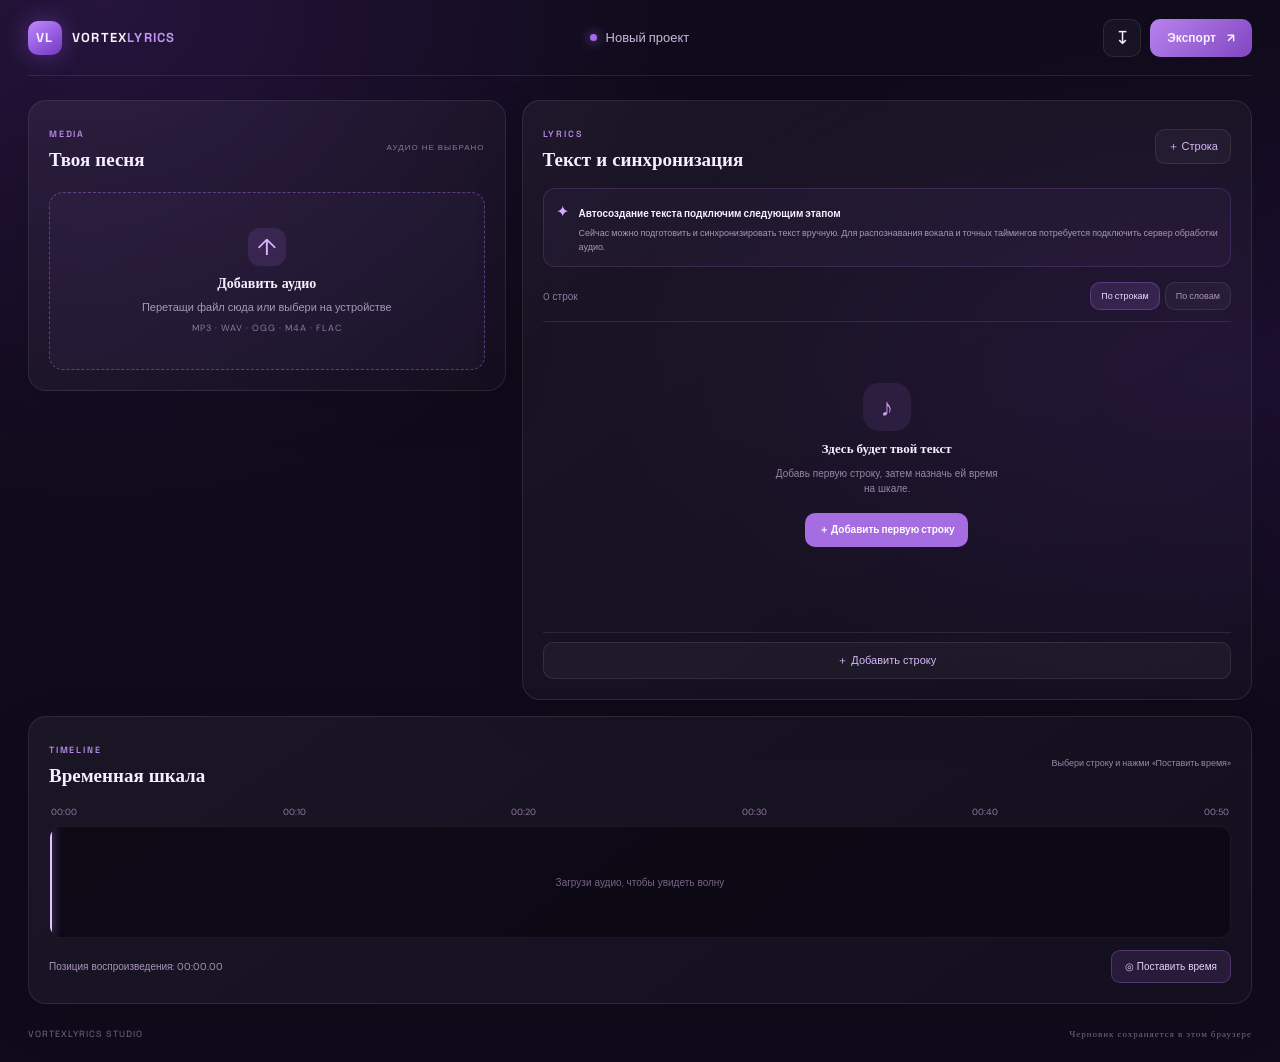
==== editor.html @ 35d60214 "Add files via upload" ====
<!doctype html>
<html lang="ru">
<head>
<meta charset="utf-8"><meta name="viewport" content="width=device-width,initial-scale=1,viewport-fit=cover">
<meta name="theme-color" content="#100b1b"><meta name="description" content="VortexLyrics Studio — редактор синхронизации текстов.">
<title>VortexLyrics Studio</title>
<link rel="preconnect" href="https://fonts.googleapis.com"><link rel="preconnect" href="https://fonts.gstatic.com" crossorigin>
<link href="https://fonts.googleapis.com/css2?family=DM+Sans:wght@400;500;600;700&family=Space+Grotesk:wght@400;500;600;700&display=swap" rel="stylesheet">
<link rel="stylesheet" href="editor.css">
</head>
<body>
<div class="app-shell">
  <header class="topbar">
    <a class="brand" href="index.html"><span class="mark">VL</span><span>VORTEX<span class="muted">LYRICS</span></span></a>
    <div class="project-name"><span class="status-dot"></span><span id="projectTitle">Новый проект</span></div>
    <div class="top-actions"><button class="icon-btn" id="saveDraft" title="Сохранить черновик" aria-label="Сохранить черновик">↧</button><button class="export-btn" id="exportBtn">Экспорт <span>↗</span></button></div>
  </header>

  <main class="workspace">
    <section class="media-panel panel">
      <div class="panel-heading"><div><span class="eyebrow">MEDIA</span><h1>Твоя песня</h1></div><span class="file-type" id="fileType">АУДИО НЕ ВЫБРАНО</span></div>
      <label class="dropzone" id="dropzone" for="audioInput">
        <input id="audioInput" type="file" accept="audio/*,.mp3,.wav,.ogg,.m4a,.flac">
        <span class="upload-icon">↑</span><strong>Добавить аудио</strong><span>Перетащи файл сюда или выбери на устройстве</span><small>MP3 · WAV · OGG · M4A · FLAC</small>
      </label>
      <div class="track-info hidden" id="trackInfo"><div class="cover-art">♫</div><div class="track-meta"><strong id="trackName">Название трека</strong><span id="trackDuration">00:00</span></div><button class="replace-btn" id="replaceAudio">Заменить</button></div>
      <div class="player hidden" id="player">
        <div class="player-line"><span id="currentTime">00:00</span><input id="seekBar" type="range" min="0" max="1000" value="0"><span id="totalTime">00:00</span></div>
        <div class="player-controls"><button class="speed-btn" id="speedBtn">1×</button><button class="skip-btn" id="backBtn">↶ 5</button><button class="play-btn" id="playBtn" aria-label="Воспроизвести">▶</button><button class="skip-btn" id="forwardBtn">5 ↷</button><button class="volume-btn" id="muteBtn">◖))</button></div>
      </div>
      <audio id="audio" preload="metadata"></audio>
    </section>

    <section class="lyrics-panel panel">
      <div class="panel-heading lyrics-heading"><div><span class="eyebrow">LYRICS</span><h2>Текст и синхронизация</h2></div><button class="add-line" id="addLine">＋ <span>Строка</span></button></div>
      <div class="notice" id="recognitionNotice"><span>✦</span><div><strong>Автосоздание текста подключим следующим этапом</strong><p>Сейчас можно подготовить и синхронизировать текст вручную. Для распознавания вокала и точных таймингов потребуется подключить сервер обработки аудио.</p></div></div>
      <div class="lyrics-tools"><span id="lineCount">0 строк</span><div><button class="tool-btn active" id="lineMode">По строкам</button><button class="tool-btn" id="wordMode">По словам</button></div></div>
      <div class="empty-lyrics" id="emptyLyrics"><div class="empty-symbol">♪</div><strong>Здесь будет твой текст</strong><span>Добавь первую строку, затем назначь ей время на шкале.</span><button class="primary-btn" id="firstLine">＋ Добавить первую строку</button></div>
      <div class="lyrics-list" id="lyricsList"></div>
      <div class="add-bottom"><button class="add-line wide" id="addLineBottom">＋ Добавить строку</button></div>
    </section>

    <section class="timeline-panel panel">
      <div class="timeline-head"><div><span class="eyebrow">TIMELINE</span><h2>Временная шкала</h2></div><span class="timeline-hint">Выбери строку и нажми «Поставить время»</span></div>
      <div class="timeline-ruler" id="timelineRuler"><span>00:00</span><span>00:10</span><span>00:20</span><span>00:30</span><span>00:40</span><span>00:50</span></div>
      <div class="wave-wrap" id="waveWrap"><canvas id="waveCanvas" height="92"></canvas><div class="playhead" id="playhead"></div><div class="wave-empty" id="waveEmpty">Загрузи аудио, чтобы увидеть волну</div></div>
      <div class="timeline-footer"><span id="selectedTime">Выбрана позиция: 00:00.00</span><button class="set-time-btn" id="setTimeBtn">◎ Поставить время</button></div>
    </section>
  </main>
  <footer class="bottom-note"><span>VORTEXLYRICS STUDIO</span><span>Черновик сохраняется в этом браузере</span></footer>
</div>
<div class="toast" id="toast" role="status"></div>
<script src="editor.js"></script>
</body></html>
---- editor.css ----
:root{color-scheme:dark;--bg:#100b1b;--panel:#1a1227;--panel2:#21162f;--line:#ffffff17;--text:#f5efff;--muted:#a997bc;--purple:#a66ce2;--purple2:#c39af0}*{box-sizing:border-box}body{margin:0;background:radial-gradient(ellipse at 8% 0%,#45216c66,transparent 34%),radial-gradient(ellipse at 95% 35%,#35185b55,transparent 35%),var(--bg);color:var(--text);font-family:"DM Sans",sans-serif;min-height:100vh}button,input{font:inherit}button{color:inherit;cursor:pointer}.app-shell{max-width:1440px;margin:auto;padding:0 28px}.topbar{height:76px;display:flex;align-items:center;gap:25px;border-bottom:1px solid var(--line)}.brand{display:flex;align-items:center;gap:10px;text-decoration:none;color:var(--text);font:700 13px "Space Grotesk";letter-spacing:1.2px;white-space:nowrap}.mark{width:34px;height:34px;border-radius:10px;background:linear-gradient(145deg,#bd8aff,#7436c1);display:grid;place-items:center;box-shadow:0 0 24px #9b5be866}.muted{color:#bd94ef}.project-name{margin:auto;display:flex;align-items:center;gap:9px;color:#cbb9dc;font-size:13px}.status-dot{width:7px;height:7px;border-radius:50%;background:#a66ce2;box-shadow:0 0 12px #a66ce2}.top-actions{display:flex;gap:9px}.icon-btn,.export-btn,.replace-btn,.tool-btn,.add-line,.speed-btn,.skip-btn,.volume-btn{border:1px solid var(--line);background:#ffffff09;border-radius:10px}.icon-btn{width:38px;height:38px;font-size:18px}.export-btn{background:linear-gradient(135deg,#b783ed,#8246c2);border:0;padding:0 17px;font-weight:700;font-size:12px}.export-btn span{margin-left:8px}.workspace{display:grid;grid-template-columns:minmax(280px,.85fr) minmax(420px,1.3fr);gap:16px;padding:24px 0}.panel{background:linear-gradient(145deg,#ffffff0c,#ffffff05);border:1px solid var(--line);border-radius:18px;padding:20px;box-shadow:0 16px 50px #0002;min-width:0}.panel-heading,.timeline-head{display:flex;align-items:center;justify-content:space-between;gap:12px}.eyebrow{font:600 9px "Space Grotesk";letter-spacing:1.8px;color:#b98be7}.panel h1,.panel h2{font:600 19px "Space Grotesk";margin:5px 0 0}.file-type{font-size:8px;letter-spacing:1px;color:#887699}.dropzone{min-height:178px;margin-top:20px;border:1px dashed #a66ce277;border-radius:14px;background:#a66ce20b;display:flex;align-items:center;justify-content:center;flex-direction:column;gap:8px;text-align:center;padding:18px;cursor:pointer;transition:.2s}.dropzone.drag,.dropzone:hover{border-color:#c39af0;background:#a66ce21b}.dropzone input{display:none}.upload-icon{width:38px;height:38px;border-radius:12px;background:#a66ce226;color:#d7b7fa;display:grid;place-items:center;font-size:23px}.dropzone strong{font:600 14px "Space Grotesk"}.dropzone>span:not(.upload-icon){font-size:11px;color:var(--muted)}.dropzone small{font-size:9px;letter-spacing:1px;color:#8d7b9e}.track-info{display:flex;align-items:center;gap:12px;margin-top:18px}.cover-art{width:46px;height:46px;border-radius:12px;background:radial-gradient(circle,#bd8aff,#4b286e);display:grid;place-items:center;font-size:23px}.track-meta{display:flex;flex-direction:column;gap:5px;min-width:0;flex:1}.track-meta strong{font-size:12px;overflow:hidden;text-overflow:ellipsis;white-space:nowrap}.track-meta span{font-size:10px;color:var(--muted)}.replace-btn{padding:8px 10px;font-size:10px}.player{margin-top:18px;padding:14px;border-radius:13px;background:#08050d66}.player-line{display:flex;align-items:center;gap:10px;font-size:9px;color:#b8a7c9;font-variant-numeric:tabular-nums}.player-line input{flex:1;accent-color:#b783ed;height:3px}.player-controls{display:flex;align-items:center;justify-content:center;gap:13px;margin-top:13px}.play-btn{width:38px;height:38px;border:0;border-radius:50%;background:linear-gradient(145deg,#bd8aff,#8145c2);font-size:13px;padding-left:3px}.speed-btn,.skip-btn,.volume-btn{font-size:10px;padding:7px 9px;color:#c9b8d9}.hidden{display:none!important}.lyrics-panel{grid-row:span 2;display:flex;flex-direction:column;min-height:570px}.lyrics-heading{margin-bottom:16px}.add-line{padding:9px 12px;color:#d7b7fa;font-size:11px}.notice{display:flex;gap:10px;padding:12px;border:1px solid #a66ce233;background:#a66ce20c;border-radius:12px;margin-bottom:15px}.notice>span{color:#d5aaff;font-size:16px}.notice strong{font-size:10px}.notice p{font-size:9px;line-height:1.5;color:#a995ba;margin:5px 0 0}.lyrics-tools{display:flex;justify-content:space-between;align-items:center;color:#8f7ca1;font-size:10px;padding-bottom:11px;border-bottom:1px solid var(--line)}.lyrics-tools>div{display:flex;gap:5px}.tool-btn{font-size:9px;padding:7px 10px;color:#a995ba}.tool-btn.active{color:#eadbfa;background:#a66ce22b;border-color:#a66ce255}.empty-lyrics{flex:1;min-height:240px;display:flex;align-items:center;justify-content:center;flex-direction:column;gap:9px;text-align:center}.empty-symbol{width:48px;height:48px;border-radius:16px;background:#a66ce21c;display:grid;place-items:center;color:#c99af4;font-size:25px}.empty-lyrics strong{font:600 13px "Space Grotesk"}.empty-lyrics>span{font-size:10px;color:#9986aa;max-width:230px;line-height:1.5}.primary-btn{margin-top:8px;border:0;border-radius:10px;background:#a66ce2;color:white;padding:10px 14px;font-size:10px;font-weight:700}.lyrics-list{display:flex;flex-direction:column;gap:8px;max-height:390px;overflow:auto;padding:12px 2px}.lyric-row{display:grid;grid-template-columns:64px 1fr 32px;gap:9px;align-items:center;padding:9px;border-radius:11px;background:#ffffff08;border:1px solid transparent}.lyric-row.selected{background:#a66ce21b;border-color:#a66ce277}.time-input{width:100%;min-width:0;border:1px solid #ffffff18;border-radius:7px;background:#08050d88;color:#d9c3f1;padding:8px 5px;font-size:10px;text-align:center}.line-text{width:100%;min-width:0;border:0;outline:0;background:transparent;color:#f1e8fb;font-size:12px;padding:7px 2px}.row-actions{border:0;background:transparent;color:#9d88b0;font-size:17px}.word-chips{grid-column:2/4;display:flex;flex-wrap:wrap;gap:5px}.word-chip{border:1px solid #a66ce244;background:#a66ce214;color:#e2cdf7;border-radius:7px;padding:5px 7px;font-size:10px}.word-chip.active{background:#a66ce255;border-color:#d3a9ff}.add-bottom{padding-top:9px;border-top:1px solid var(--line)}.wide{width:100%;padding:10px}.timeline-panel{grid-column:1/-1}.timeline-head{margin-bottom:18px}.timeline-hint{font-size:9px;color:#9986aa}.timeline-ruler{display:flex;justify-content:space-between;color:#8d7a9e;font-size:9px;padding:0 2px 8px}.wave-wrap{height:112px;border-radius:12px;background:#090610a8;position:relative;overflow:hidden;border:1px solid #ffffff10}#waveCanvas{width:100%;height:100%;display:block}.wave-empty{position:absolute;inset:0;display:grid;place-items:center;color:#776587;font-size:10px;pointer-events:none}.playhead{position:absolute;top:0;bottom:0;left:0;width:2px;background:#e1c2ff;box-shadow:0 0 10px #bd8aff;pointer-events:none}.timeline-footer{display:flex;justify-content:space-between;align-items:center;gap:10px;margin-top:12px;font-size:10px;color:#a995ba}.set-time-btn{border:1px solid #a66ce255;background:#a66ce222;color:#e5d2fa;border-radius:9px;padding:9px 13px;font-size:10px}.bottom-note{display:flex;justify-content:space-between;color:#78678b;font:9px "Space Grotesk";letter-spacing:1px;padding:0 0 22px}.toast{position:fixed;left:50%;bottom:24px;transform:translate(-50%,20px);opacity:0;pointer-events:none;background:#2b1c3d;border:1px solid #a66ce266;border-radius:12px;padding:11px 15px;color:#f1e6fc;font-size:11px;transition:.2s;z-index:5;max-width:calc(100% - 30px);text-align:center}.toast.show{opacity:1;transform:translate(-50%,0)}
@media(max-width:760px){.app-shell{padding:0 12px}.topbar{height:62px;gap:10px}.brand{font-size:10px;gap:7px}.mark{width:30px;height:30px}.project-name{font-size:10px;max-width:90px;overflow:hidden;white-space:nowrap;text-overflow:ellipsis}.icon-btn{width:34px;height:34px}.export-btn{padding:0 12px;height:34px;font-size:10px}.workspace{display:flex;flex-direction:column;gap:11px;padding:13px 0}.panel{padding:15px;border-radius:15px}.panel h1,.panel h2{font-size:16px}.dropzone{min-height:145px;margin-top:14px}.dropzone>span:not(.upload-icon){font-size:10px}.lyrics-panel{order:2;min-height:430px}.media-panel{order:1}.timeline-panel{order:3}.notice{padding:10px}.notice strong{font-size:9px}.notice p{font-size:9px}.lyrics-list{max-height:none}.lyric-row{grid-template-columns:58px minmax(0,1fr) 28px;gap:7px;padding:7px}.line-text{font-size:13px}.time-input{font-size:10px;padding:8px 2px}.timeline-panel{padding:14px}.timeline-head{align-items:flex-start;flex-direction:column;gap:6px}.timeline-hint{font-size:9px}.wave-wrap{height:92px}.timeline-ruler{font-size:8px}.timeline-footer{font-size:9px;align-items:flex-start;flex-direction:column}.set-time-btn{width:100%;padding:12px}.bottom-note{font-size:8px;gap:8px;flex-wrap:wrap;padding:0 3px 18px}.word-chips{grid-column:1/-1;padding-left:2px}.word-chip{padding:7px 9px}.player-controls{gap:10px}.skip-btn,.volume-btn,.speed-btn{padding:8px}.track-meta strong{max-width:170px}}
@media(min-width:761px){.media-panel{align-self:start}.lyrics-panel{min-height:600px}.timeline-panel{margin-top:0}}
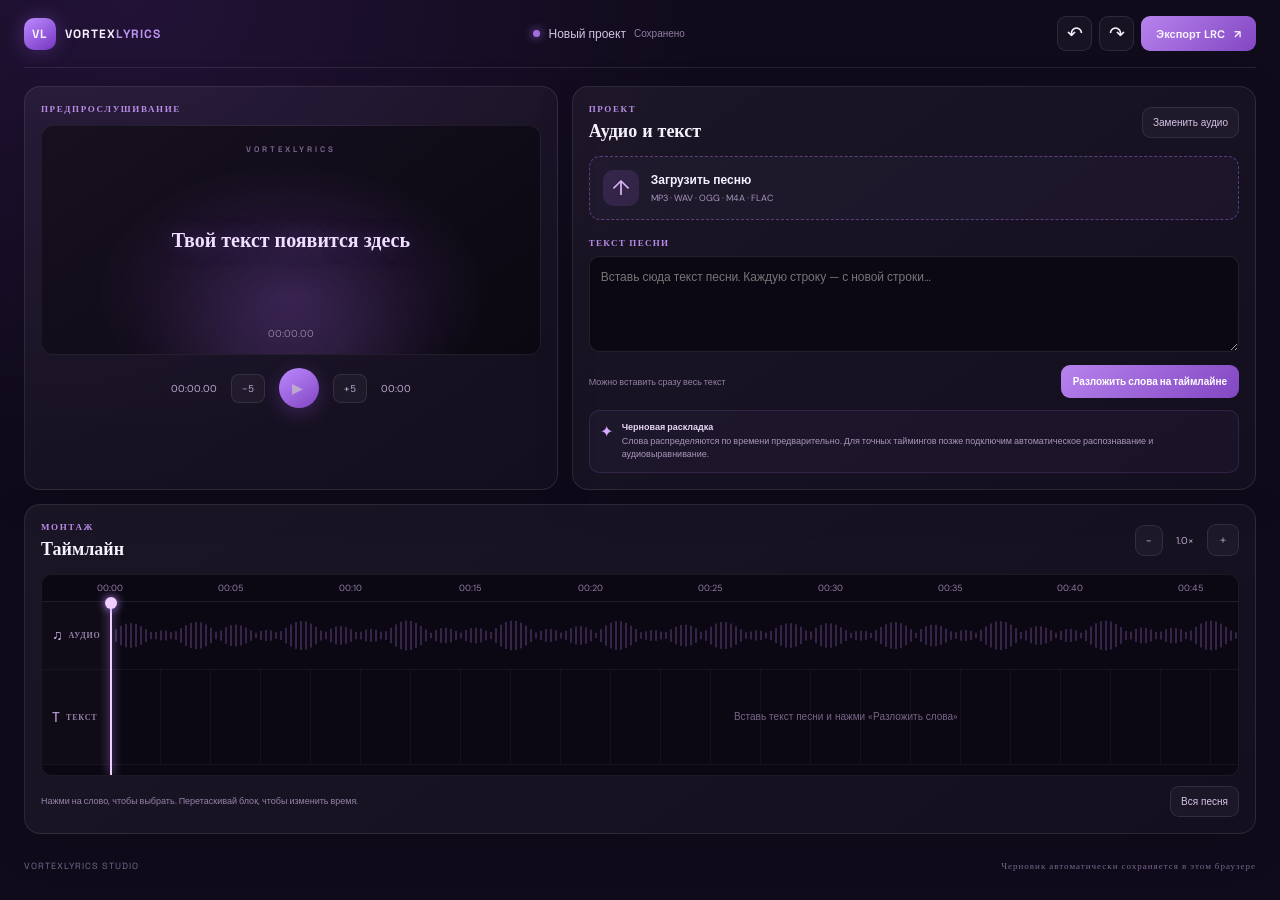
==== commit ac9764cb: "Add files via upload" ====
--- a/editor.html
+++ b/editor.html
@@ -2,7 +2,7 @@
 <html lang="ru">
 <head>
 <meta charset="utf-8"><meta name="viewport" content="width=device-width,initial-scale=1,viewport-fit=cover">
-<meta name="theme-color" content="#100b1b"><meta name="description" content="VortexLyrics Studio — редактор синхронизации текстов.">
+<meta name="theme-color" content="#100b1b"><meta name="description" content="VortexLyrics Studio — пословный редактор синхронизации LRC.">
 <title>VortexLyrics Studio</title>
 <link rel="preconnect" href="https://fonts.googleapis.com"><link rel="preconnect" href="https://fonts.gstatic.com" crossorigin>
 <link href="https://fonts.googleapis.com/css2?family=DM+Sans:wght@400;500;600;700&family=Space+Grotesk:wght@400;500;600;700&display=swap" rel="stylesheet">
@@ -10,45 +10,42 @@
 </head>
 <body>
 <div class="app-shell">
-  <header class="topbar">
-    <a class="brand" href="index.html"><span class="mark">VL</span><span>VORTEX<span class="muted">LYRICS</span></span></a>
-    <div class="project-name"><span class="status-dot"></span><span id="projectTitle">Новый проект</span></div>
-    <div class="top-actions"><button class="icon-btn" id="saveDraft" title="Сохранить черновик" aria-label="Сохранить черновик">↧</button><button class="export-btn" id="exportBtn">Экспорт <span>↗</span></button></div>
-  </header>
+<header class="topbar">
+  <a class="brand" href="index.html"><span class="mark">VL</span><span>VORTEX<span class="muted">LYRICS</span></span></a>
+  <div class="project-name"><i class="status-dot"></i><span id="projectTitle">Новый проект</span><small id="saveState">Не сохранено</small></div>
+  <div class="top-actions"><button class="icon-btn" id="undoBtn" aria-label="Отменить" title="Отменить">↶</button><button class="icon-btn" id="redoBtn" aria-label="Повторить" title="Повторить">↷</button><button class="export-btn" id="exportBtn">Экспорт LRC <span>↗</span></button></div>
+</header>
+<main class="studio">
+  <section class="preview panel">
+    <div class="section-kicker">ПРЕДПРОСЛУШИВАНИЕ</div>
+    <div class="preview-screen"><div class="preview-glow"></div><span class="preview-label">VORTEXLYRICS</span><div class="preview-lyrics"><span id="previewPrevious"></span><strong id="previewCurrent">Твой текст появится здесь</strong><span id="previewNext"></span></div><span class="preview-time" id="previewTime">00:00.00</span></div>
+    <div class="transport"><span id="currentTime">00:00.00</span><button class="transport-btn" id="backBtn" title="Назад на 5 секунд">−5</button><button class="play-btn" id="playBtn" aria-label="Воспроизвести">▶</button><button class="transport-btn" id="forwardBtn" title="Вперёд на 5 секунд">+5</button><span id="totalTime">00:00</span></div>
+  </section>
 
-  <main class="workspace">
-    <section class="media-panel panel">
-      <div class="panel-heading"><div><span class="eyebrow">MEDIA</span><h1>Твоя песня</h1></div><span class="file-type" id="fileType">АУДИО НЕ ВЫБРАНО</span></div>
-      <label class="dropzone" id="dropzone" for="audioInput">
-        <input id="audioInput" type="file" accept="audio/*,.mp3,.wav,.ogg,.m4a,.flac">
-        <span class="upload-icon">↑</span><strong>Добавить аудио</strong><span>Перетащи файл сюда или выбери на устройстве</span><small>MP3 · WAV · OGG · M4A · FLAC</small>
-      </label>
-      <div class="track-info hidden" id="trackInfo"><div class="cover-art">♫</div><div class="track-meta"><strong id="trackName">Название трека</strong><span id="trackDuration">00:00</span></div><button class="replace-btn" id="replaceAudio">Заменить</button></div>
-      <div class="player hidden" id="player">
-        <div class="player-line"><span id="currentTime">00:00</span><input id="seekBar" type="range" min="0" max="1000" value="0"><span id="totalTime">00:00</span></div>
-        <div class="player-controls"><button class="speed-btn" id="speedBtn">1×</button><button class="skip-btn" id="backBtn">↶ 5</button><button class="play-btn" id="playBtn" aria-label="Воспроизвести">▶</button><button class="skip-btn" id="forwardBtn">5 ↷</button><button class="volume-btn" id="muteBtn">◖))</button></div>
-      </div>
-      <audio id="audio" preload="metadata"></audio>
-    </section>
+  <section class="media panel">
+    <div class="section-title"><div><div class="section-kicker">ПРОЕКТ</div><h1>Аудио и текст</h1></div><button class="subtle-btn" id="replaceAudio">Заменить аудио</button></div>
+    <label class="upload" id="dropzone" for="audioInput"><input id="audioInput" type="file" accept="audio/*,.mp3,.wav,.ogg,.m4a,.flac"><span class="upload-icon">↑</span><span><b>Загрузить песню</b><small>MP3 · WAV · OGG · M4A · FLAC</small></span></label>
+    <div class="track-meta hidden" id="trackInfo"><div class="cover">♫</div><div class="track-copy"><b id="trackName">Трек</b><small id="trackDuration">00:00</small></div></div>
+    <audio id="audio" preload="metadata"></audio>
+    <div class="text-entry"><label for="lyricsInput">ТЕКСТ ПЕСНИ</label><textarea id="lyricsInput" rows="4" placeholder="Вставь сюда текст песни. Каждую строку — с новой строки…"></textarea><div class="text-actions"><span>Можно вставить сразу весь текст</span><button class="primary-btn" id="buildTimeline">Разложить слова на таймлайне</button></div></div>
+    <div class="notice"><span>✦</span><p><b>Черновая раскладка</b><br>Слова распределяются по времени предварительно. Для точных таймингов позже подключим автоматическое распознавание и аудиовыравнивание.</p></div>
+  </section>
 
-    <section class="lyrics-panel panel">
-      <div class="panel-heading lyrics-heading"><div><span class="eyebrow">LYRICS</span><h2>Текст и синхронизация</h2></div><button class="add-line" id="addLine">＋ <span>Строка</span></button></div>
-      <div class="notice" id="recognitionNotice"><span>✦</span><div><strong>Автосоздание текста подключим следующим этапом</strong><p>Сейчас можно подготовить и синхронизировать текст вручную. Для распознавания вокала и точных таймингов потребуется подключить сервер обработки аудио.</p></div></div>
-      <div class="lyrics-tools"><span id="lineCount">0 строк</span><div><button class="tool-btn active" id="lineMode">По строкам</button><button class="tool-btn" id="wordMode">По словам</button></div></div>
-      <div class="empty-lyrics" id="emptyLyrics"><div class="empty-symbol">♪</div><strong>Здесь будет твой текст</strong><span>Добавь первую строку, затем назначь ей время на шкале.</span><button class="primary-btn" id="firstLine">＋ Добавить первую строку</button></div>
-      <div class="lyrics-list" id="lyricsList"></div>
-      <div class="add-bottom"><button class="add-line wide" id="addLineBottom">＋ Добавить строку</button></div>
-    </section>
-
-    <section class="timeline-panel panel">
-      <div class="timeline-head"><div><span class="eyebrow">TIMELINE</span><h2>Временная шкала</h2></div><span class="timeline-hint">Выбери строку и нажми «Поставить время»</span></div>
-      <div class="timeline-ruler" id="timelineRuler"><span>00:00</span><span>00:10</span><span>00:20</span><span>00:30</span><span>00:40</span><span>00:50</span></div>
-      <div class="wave-wrap" id="waveWrap"><canvas id="waveCanvas" height="92"></canvas><div class="playhead" id="playhead"></div><div class="wave-empty" id="waveEmpty">Загрузи аудио, чтобы увидеть волну</div></div>
-      <div class="timeline-footer"><span id="selectedTime">Выбрана позиция: 00:00.00</span><button class="set-time-btn" id="setTimeBtn">◎ Поставить время</button></div>
-    </section>
-  </main>
-  <footer class="bottom-note"><span>VORTEXLYRICS STUDIO</span><span>Черновик сохраняется в этом браузере</span></footer>
+  <section class="timeline panel">
+    <div class="timeline-top"><div><div class="section-kicker">МОНТАЖ</div><h2>Таймлайн</h2></div><div class="timeline-actions"><button class="subtle-btn" id="zoomOut">−</button><span id="zoomLabel">1.0×</span><button class="subtle-btn" id="zoomIn">＋</button></div></div>
+    <div class="timeline-scroll" id="timelineScroll"><div class="timeline-inner" id="timelineInner">
+      <div class="ruler" id="ruler"></div>
+      <div class="track-row audio-track"><div class="track-label">♫ <span>АУДИО</span></div><div class="track-content" id="audioTrack"><canvas id="waveCanvas"></canvas></div></div>
+      <div class="track-row words-track"><div class="track-label">T <span>ТЕКСТ</span></div><div class="track-content word-track-content" id="wordTrack"><div class="empty-track">Сначала добавь текст песни</div></div></div>
+      <div class="timeline-cursor" id="timelineCursor"><div></div></div>
+    </div></div>
+    <div class="timeline-bottom"><span>Нажми на слово, чтобы выбрать. Перетаскивай блок, чтобы изменить время.</span><button class="subtle-btn" id="fitTimeline">Вся песня</button></div>
+    <div class="selected-word hidden" id="selectedWordPanel"><div class="selected-word-head"><b>Выбранное слово</b><button id="deleteWord" class="delete-btn">Удалить</button></div><input id="selectedWordText" type="text" aria-label="Текст слова"><div class="time-fields"><label>Начало <input id="wordStart" type="number" min="0" step="0.01"></label><label>Длительность <input id="wordDuration" type="number" min="0.05" step="0.01"></label></div></div>
+  </section>
+</main>
+<footer class="footer"><span>VORTEXLYRICS STUDIO</span><span>Черновик автоматически сохраняется в этом браузере</span></footer>
 </div>
+<div class="mobile-tools"><button id="mobilePlay">▶<small>Пуск</small></button><button id="mobileText">T<small>Текст</small></button><button id="mobileFit">↔<small>Вся песня</small></button><button id="mobileExport">⇧<small>Экспорт</small></button></div>
 <div class="toast" id="toast" role="status"></div>
 <script src="editor.js"></script>
 </body></html>
--- a/editor.css
+++ b/editor.css
@@ -1,3 +1,3 @@
-:root{color-scheme:dark;--bg:#100b1b;--panel:#1a1227;--panel2:#21162f;--line:#ffffff17;--text:#f5efff;--muted:#a997bc;--purple:#a66ce2;--purple2:#c39af0}*{box-sizing:border-box}body{margin:0;background:radial-gradient(ellipse at 8% 0%,#45216c66,transparent 34%),radial-gradient(ellipse at 95% 35%,#35185b55,transparent 35%),var(--bg);color:var(--text);font-family:"DM Sans",sans-serif;min-height:100vh}button,input{font:inherit}button{color:inherit;cursor:pointer}.app-shell{max-width:1440px;margin:auto;padding:0 28px}.topbar{height:76px;display:flex;align-items:center;gap:25px;border-bottom:1px solid var(--line)}.brand{display:flex;align-items:center;gap:10px;text-decoration:none;color:var(--text);font:700 13px "Space Grotesk";letter-spacing:1.2px;white-space:nowrap}.mark{width:34px;height:34px;border-radius:10px;background:linear-gradient(145deg,#bd8aff,#7436c1);display:grid;place-items:center;box-shadow:0 0 24px #9b5be866}.muted{color:#bd94ef}.project-name{margin:auto;display:flex;align-items:center;gap:9px;color:#cbb9dc;font-size:13px}.status-dot{width:7px;height:7px;border-radius:50%;background:#a66ce2;box-shadow:0 0 12px #a66ce2}.top-actions{display:flex;gap:9px}.icon-btn,.export-btn,.replace-btn,.tool-btn,.add-line,.speed-btn,.skip-btn,.volume-btn{border:1px solid var(--line);background:#ffffff09;border-radius:10px}.icon-btn{width:38px;height:38px;font-size:18px}.export-btn{background:linear-gradient(135deg,#b783ed,#8246c2);border:0;padding:0 17px;font-weight:700;font-size:12px}.export-btn span{margin-left:8px}.workspace{display:grid;grid-template-columns:minmax(280px,.85fr) minmax(420px,1.3fr);gap:16px;padding:24px 0}.panel{background:linear-gradient(145deg,#ffffff0c,#ffffff05);border:1px solid var(--line);border-radius:18px;padding:20px;box-shadow:0 16px 50px #0002;min-width:0}.panel-heading,.timeline-head{display:flex;align-items:center;justify-content:space-between;gap:12px}.eyebrow{font:600 9px "Space Grotesk";letter-spacing:1.8px;color:#b98be7}.panel h1,.panel h2{font:600 19px "Space Grotesk";margin:5px 0 0}.file-type{font-size:8px;letter-spacing:1px;color:#887699}.dropzone{min-height:178px;margin-top:20px;border:1px dashed #a66ce277;border-radius:14px;background:#a66ce20b;display:flex;align-items:center;justify-content:center;flex-direction:column;gap:8px;text-align:center;padding:18px;cursor:pointer;transition:.2s}.dropzone.drag,.dropzone:hover{border-color:#c39af0;background:#a66ce21b}.dropzone input{display:none}.upload-icon{width:38px;height:38px;border-radius:12px;background:#a66ce226;color:#d7b7fa;display:grid;place-items:center;font-size:23px}.dropzone strong{font:600 14px "Space Grotesk"}.dropzone>span:not(.upload-icon){font-size:11px;color:var(--muted)}.dropzone small{font-size:9px;letter-spacing:1px;color:#8d7b9e}.track-info{display:flex;align-items:center;gap:12px;margin-top:18px}.cover-art{width:46px;height:46px;border-radius:12px;background:radial-gradient(circle,#bd8aff,#4b286e);display:grid;place-items:center;font-size:23px}.track-meta{display:flex;flex-direction:column;gap:5px;min-width:0;flex:1}.track-meta strong{font-size:12px;overflow:hidden;text-overflow:ellipsis;white-space:nowrap}.track-meta span{font-size:10px;color:var(--muted)}.replace-btn{padding:8px 10px;font-size:10px}.player{margin-top:18px;padding:14px;border-radius:13px;background:#08050d66}.player-line{display:flex;align-items:center;gap:10px;font-size:9px;color:#b8a7c9;font-variant-numeric:tabular-nums}.player-line input{flex:1;accent-color:#b783ed;height:3px}.player-controls{display:flex;align-items:center;justify-content:center;gap:13px;margin-top:13px}.play-btn{width:38px;height:38px;border:0;border-radius:50%;background:linear-gradient(145deg,#bd8aff,#8145c2);font-size:13px;padding-left:3px}.speed-btn,.skip-btn,.volume-btn{font-size:10px;padding:7px 9px;color:#c9b8d9}.hidden{display:none!important}.lyrics-panel{grid-row:span 2;display:flex;flex-direction:column;min-height:570px}.lyrics-heading{margin-bottom:16px}.add-line{padding:9px 12px;color:#d7b7fa;font-size:11px}.notice{display:flex;gap:10px;padding:12px;border:1px solid #a66ce233;background:#a66ce20c;border-radius:12px;margin-bottom:15px}.notice>span{color:#d5aaff;font-size:16px}.notice strong{font-size:10px}.notice p{font-size:9px;line-height:1.5;color:#a995ba;margin:5px 0 0}.lyrics-tools{display:flex;justify-content:space-between;align-items:center;color:#8f7ca1;font-size:10px;padding-bottom:11px;border-bottom:1px solid var(--line)}.lyrics-tools>div{display:flex;gap:5px}.tool-btn{font-size:9px;padding:7px 10px;color:#a995ba}.tool-btn.active{color:#eadbfa;background:#a66ce22b;border-color:#a66ce255}.empty-lyrics{flex:1;min-height:240px;display:flex;align-items:center;justify-content:center;flex-direction:column;gap:9px;text-align:center}.empty-symbol{width:48px;height:48px;border-radius:16px;background:#a66ce21c;display:grid;place-items:center;color:#c99af4;font-size:25px}.empty-lyrics strong{font:600 13px "Space Grotesk"}.empty-lyrics>span{font-size:10px;color:#9986aa;max-width:230px;line-height:1.5}.primary-btn{margin-top:8px;border:0;border-radius:10px;background:#a66ce2;color:white;padding:10px 14px;font-size:10px;font-weight:700}.lyrics-list{display:flex;flex-direction:column;gap:8px;max-height:390px;overflow:auto;padding:12px 2px}.lyric-row{display:grid;grid-template-columns:64px 1fr 32px;gap:9px;align-items:center;padding:9px;border-radius:11px;background:#ffffff08;border:1px solid transparent}.lyric-row.selected{background:#a66ce21b;border-color:#a66ce277}.time-input{width:100%;min-width:0;border:1px solid #ffffff18;border-radius:7px;background:#08050d88;color:#d9c3f1;padding:8px 5px;font-size:10px;text-align:center}.line-text{width:100%;min-width:0;border:0;outline:0;background:transparent;color:#f1e8fb;font-size:12px;padding:7px 2px}.row-actions{border:0;background:transparent;color:#9d88b0;font-size:17px}.word-chips{grid-column:2/4;display:flex;flex-wrap:wrap;gap:5px}.word-chip{border:1px solid #a66ce244;background:#a66ce214;color:#e2cdf7;border-radius:7px;padding:5px 7px;font-size:10px}.word-chip.active{background:#a66ce255;border-color:#d3a9ff}.add-bottom{padding-top:9px;border-top:1px solid var(--line)}.wide{width:100%;padding:10px}.timeline-panel{grid-column:1/-1}.timeline-head{margin-bottom:18px}.timeline-hint{font-size:9px;color:#9986aa}.timeline-ruler{display:flex;justify-content:space-between;color:#8d7a9e;font-size:9px;padding:0 2px 8px}.wave-wrap{height:112px;border-radius:12px;background:#090610a8;position:relative;overflow:hidden;border:1px solid #ffffff10}#waveCanvas{width:100%;height:100%;display:block}.wave-empty{position:absolute;inset:0;display:grid;place-items:center;color:#776587;font-size:10px;pointer-events:none}.playhead{position:absolute;top:0;bottom:0;left:0;width:2px;background:#e1c2ff;box-shadow:0 0 10px #bd8aff;pointer-events:none}.timeline-footer{display:flex;justify-content:space-between;align-items:center;gap:10px;margin-top:12px;font-size:10px;color:#a995ba}.set-time-btn{border:1px solid #a66ce255;background:#a66ce222;color:#e5d2fa;border-radius:9px;padding:9px 13px;font-size:10px}.bottom-note{display:flex;justify-content:space-between;color:#78678b;font:9px "Space Grotesk";letter-spacing:1px;padding:0 0 22px}.toast{position:fixed;left:50%;bottom:24px;transform:translate(-50%,20px);opacity:0;pointer-events:none;background:#2b1c3d;border:1px solid #a66ce266;border-radius:12px;padding:11px 15px;color:#f1e6fc;font-size:11px;transition:.2s;z-index:5;max-width:calc(100% - 30px);text-align:center}.toast.show{opacity:1;transform:translate(-50%,0)}
-@media(max-width:760px){.app-shell{padding:0 12px}.topbar{height:62px;gap:10px}.brand{font-size:10px;gap:7px}.mark{width:30px;height:30px}.project-name{font-size:10px;max-width:90px;overflow:hidden;white-space:nowrap;text-overflow:ellipsis}.icon-btn{width:34px;height:34px}.export-btn{padding:0 12px;height:34px;font-size:10px}.workspace{display:flex;flex-direction:column;gap:11px;padding:13px 0}.panel{padding:15px;border-radius:15px}.panel h1,.panel h2{font-size:16px}.dropzone{min-height:145px;margin-top:14px}.dropzone>span:not(.upload-icon){font-size:10px}.lyrics-panel{order:2;min-height:430px}.media-panel{order:1}.timeline-panel{order:3}.notice{padding:10px}.notice strong{font-size:9px}.notice p{font-size:9px}.lyrics-list{max-height:none}.lyric-row{grid-template-columns:58px minmax(0,1fr) 28px;gap:7px;padding:7px}.line-text{font-size:13px}.time-input{font-size:10px;padding:8px 2px}.timeline-panel{padding:14px}.timeline-head{align-items:flex-start;flex-direction:column;gap:6px}.timeline-hint{font-size:9px}.wave-wrap{height:92px}.timeline-ruler{font-size:8px}.timeline-footer{font-size:9px;align-items:flex-start;flex-direction:column}.set-time-btn{width:100%;padding:12px}.bottom-note{font-size:8px;gap:8px;flex-wrap:wrap;padding:0 3px 18px}.word-chips{grid-column:1/-1;padding-left:2px}.word-chip{padding:7px 9px}.player-controls{gap:10px}.skip-btn,.volume-btn,.speed-btn{padding:8px}.track-meta strong{max-width:170px}}
-@media(min-width:761px){.media-panel{align-self:start}.lyrics-panel{min-height:600px}.timeline-panel{margin-top:0}}
+:root{color-scheme:dark;--bg:#100b1b;--panel:#1b1428;--panel2:#241a34;--line:#ffffff18;--text:#f7f1ff;--muted:#a997bc;--purple:#a66ce2;--purple2:#c39af0;--pink:#e5a9ff}*{box-sizing:border-box}body{margin:0;background:radial-gradient(ellipse at 10% 0%,#45216c55,transparent 35%),var(--bg);color:var(--text);font-family:'DM Sans',sans-serif;min-height:100vh}button,input,textarea{font:inherit}button{color:inherit;cursor:pointer}.app-shell{max-width:1500px;margin:auto;padding:0 24px}.topbar{height:68px;display:flex;align-items:center;gap:20px;border-bottom:1px solid var(--line)}.brand{display:flex;align-items:center;gap:9px;text-decoration:none;color:var(--text);font:700 12px 'Space Grotesk';letter-spacing:1px;white-space:nowrap}.mark{width:32px;height:32px;border-radius:10px;background:linear-gradient(145deg,#bd8aff,#7436c1);display:grid;place-items:center;box-shadow:0 0 20px #9b5be855}.muted{color:#bd94ef}.project-name{margin:auto;display:flex;align-items:center;gap:8px;color:#d3c3e2;font-size:12px;min-width:0}.project-name span{overflow:hidden;text-overflow:ellipsis;white-space:nowrap;max-width:220px}.project-name small{color:#8f7da2;font-size:10px}.status-dot{width:7px;height:7px;border-radius:50%;background:#a66ce2;box-shadow:0 0 10px #a66ce2}.top-actions{display:flex;gap:7px}.icon-btn,.export-btn,.subtle-btn{border:1px solid var(--line);background:#ffffff09;border-radius:9px}.icon-btn{width:35px;height:35px;font-size:19px}.export-btn{background:linear-gradient(135deg,#b783ed,#8246c2);border:0;padding:0 15px;font-size:11px;font-weight:700}.export-btn span{margin-left:6px}.studio{display:grid;grid-template-columns:minmax(260px,.78fr) minmax(330px,1fr);gap:14px;padding:18px 0}.panel{background:linear-gradient(145deg,#ffffff0c,#ffffff05);border:1px solid var(--line);border-radius:16px;padding:16px;min-width:0;box-shadow:0 12px 40px #0002}.preview{grid-column:1;grid-row:1}.media{grid-column:2;grid-row:1}.section-kicker{font:600 9px 'Space Grotesk';letter-spacing:1.6px;color:#b98be7}.preview-screen{height:230px;margin-top:10px;border-radius:12px;background:radial-gradient(ellipse at 50% 75%,#633b8d66,transparent 55%),linear-gradient(145deg,#171020,#0b0811);border:1px solid #ffffff12;display:flex;align-items:center;justify-content:center;flex-direction:column;position:relative;overflow:hidden;padding:22px;text-align:center}.preview-glow{position:absolute;width:170px;height:170px;border-radius:50%;background:#a66ce222;filter:blur(45px);bottom:-100px}.preview-label{font:600 8px 'Space Grotesk';letter-spacing:3px;color:#806b98;position:absolute;top:18px}.preview-lyrics{display:flex;flex-direction:column;gap:10px;z-index:1}.preview-lyrics span{font-size:12px;color:#756583;min-height:14px}.preview-lyrics strong{font:600 20px 'Space Grotesk';color:#f1dfff;text-shadow:0 0 25px #b783ed66}.preview-time{position:absolute;bottom:14px;font-size:10px;color:#8d7a9e;font-variant-numeric:tabular-nums}.transport{display:flex;align-items:center;justify-content:center;gap:14px;padding-top:13px;color:#bba9ce;font-size:10px;font-variant-numeric:tabular-nums}.play-btn{width:40px;height:40px;border:0;border-radius:50%;background:linear-gradient(145deg,#bd8aff,#8145c2);font-size:14px;padding-left:3px;box-shadow:0 5px 20px #8b4dc555}.transport-btn{border:1px solid var(--line);background:#ffffff09;border-radius:8px;padding:7px 10px;font-size:10px}.section-title,.timeline-top{display:flex;align-items:center;justify-content:space-between;gap:10px}.section-title h1,.timeline-top h2{font:600 18px 'Space Grotesk';margin:4px 0 0}.subtle-btn{padding:8px 10px;color:#d6c3e8;font-size:10px}.upload{display:flex;align-items:center;gap:12px;padding:13px;border:1px dashed #a66ce277;background:#a66ce20b;border-radius:11px;margin-top:14px;cursor:pointer}.upload input{display:none}.upload-icon{width:36px;height:36px;border-radius:10px;background:#a66ce226;color:#d7b7fa;display:grid;place-items:center;font-size:21px}.upload b,.upload small{display:block}.upload b{font-size:12px}.upload small{font-size:9px;color:var(--muted);margin-top:4px}.track-meta{display:flex;align-items:center;gap:10px;margin-top:12px}.cover{width:38px;height:38px;border-radius:9px;background:radial-gradient(circle,#bd8aff,#4b286e);display:grid;place-items:center}.track-copy{display:flex;flex-direction:column;gap:3px;min-width:0}.track-copy b{font-size:11px;overflow:hidden;text-overflow:ellipsis;white-space:nowrap}.track-copy small{font-size:9px;color:var(--muted)}.text-entry{margin-top:17px}.text-entry>label{display:block;font:600 9px 'Space Grotesk';letter-spacing:1.3px;color:#b98be7;margin-bottom:7px}.text-entry textarea{width:100%;resize:vertical;min-height:95px;border:1px solid var(--line);border-radius:10px;background:#0c0813;color:var(--text);padding:11px;font-size:12px;line-height:1.5;outline:none}.text-entry textarea:focus,.selected-word input:focus{border-color:#a66ce288}.text-actions{display:flex;align-items:center;justify-content:space-between;gap:8px;margin-top:8px}.text-actions>span{font-size:9px;color:#9381a5}.primary-btn{border:0;border-radius:9px;background:linear-gradient(135deg,#b783ed,#8246c2);color:white;padding:10px 12px;font-size:10px;font-weight:700}.notice{display:flex;gap:9px;margin-top:12px;padding:10px;border:1px solid #a66ce22b;background:#a66ce20b;border-radius:10px}.notice>span{color:#d5aaff}.notice p{margin:0;color:#a995ba;font-size:9px;line-height:1.5}.notice b{color:#e8d8f7}.timeline{grid-column:1/-1;padding:16px}.timeline-actions{display:flex;align-items:center;gap:7px}.timeline-actions span{font-size:10px;color:#bca9d0;min-width:30px;text-align:center}.timeline-scroll{overflow-x:auto;overflow-y:hidden;margin-top:14px;border:1px solid #ffffff12;border-radius:11px;background:#0c0813;touch-action:pan-x pan-y;scrollbar-color:#65477f #160f20;scrollbar-width:thin}.timeline-inner{position:relative;min-width:100%;width:100%;padding-bottom:10px}.ruler{height:27px;position:relative;border-bottom:1px solid #ffffff16;color:#8f7da2;font-size:9px}.ruler span{position:absolute;top:7px;transform:translateX(-50%);font-variant-numeric:tabular-nums}.track-row{display:flex;min-height:68px;border-bottom:1px solid #ffffff0d}.track-label{width:68px;flex:0 0 68px;display:flex;align-items:center;gap:6px;padding-left:10px;background:#ffffff05;color:#d8b9f5;font-size:14px}.track-label span{font:600 8px 'Space Grotesk';letter-spacing:.8px;color:#9581a9}.track-content{position:relative;flex:1;min-width:0;overflow:hidden}.audio-track{height:68px}.words-track{height:95px}.word-track-content{background-image:linear-gradient(to right,#ffffff0b 1px,transparent 1px);background-size:50px 100%}.empty-track{position:absolute;inset:0;display:grid;place-items:center;color:#776587;font-size:10px;pointer-events:none}.word-block{position:absolute;top:16px;height:55px;min-width:35px;border:1px solid #b783ed88;border-radius:8px;background:linear-gradient(145deg,#7544a0,#482866);color:#fff;padding:7px 8px 5px;text-align:left;overflow:hidden;touch-action:none;user-select:none;box-shadow:0 4px 12px #0003}.word-block.selected{border:1px solid #f0c9ff;background:linear-gradient(145deg,#a66ce2,#69409b);box-shadow:0 0 0 2px #b783ed33,0 5px 15px #0005}.word-block small{display:block;font-size:8px;color:#ead7fa99;margin-top:4px}.word-block b{font-size:10px;white-space:nowrap}.wave-canvas{width:100%;height:100%;display:block;opacity:.9}.timeline-cursor{position:absolute;z-index:5;top:26px;bottom:0;left:68px;width:2px;background:#f0cfff;box-shadow:0 0 10px #bd8aff;pointer-events:none}.timeline-cursor div{position:absolute;top:-4px;left:-5px;width:12px;height:12px;border-radius:50%;background:#f0cfff;box-shadow:0 0 10px #bd8aff}.timeline-bottom{display:flex;align-items:center;justify-content:space-between;gap:10px;padding-top:10px;color:#9582a8;font-size:9px}.selected-word{margin-top:12px;border:1px solid #a66ce244;background:#a66ce20b;border-radius:11px;padding:12px}.selected-word-head{display:flex;justify-content:space-between;align-items:center;font-size:11px;margin-bottom:9px}.delete-btn{border:0;background:transparent;color:#d99aa8;font-size:10px}.selected-word>input,.time-fields input{width:100%;background:#0c0813;border:1px solid #ffffff1c;border-radius:8px;color:#f5eaff;padding:9px;font-size:12px;outline:none}.time-fields{display:grid;grid-template-columns:1fr 1fr;gap:9px;margin-top:9px}.time-fields label{font-size:9px;color:#a995ba}.time-fields input{display:block;margin-top:5px}.footer{display:flex;justify-content:space-between;color:#78678b;font:9px 'Space Grotesk';letter-spacing:1px;padding:0 0 18px}.mobile-tools{display:none}.hidden{display:none!important}.toast{position:fixed;left:50%;bottom:22px;transform:translate(-50%,15px);opacity:0;pointer-events:none;background:#2b1c3d;border:1px solid #a66ce266;border-radius:11px;padding:11px 15px;color:#f1e6fc;font-size:11px;transition:.2s;z-index:20;max-width:calc(100% - 30px);text-align:center}.toast.show{opacity:1;transform:translate(-50%,0)}
+@media(max-width:760px){body{padding-bottom:68px}.app-shell{padding:0 10px}.topbar{height:56px;gap:8px}.brand{font-size:9px;gap:6px}.mark{width:28px;height:28px}.project-name{gap:5px;font-size:10px}.project-name span{max-width:95px}.project-name small{display:none}.top-actions{gap:5px}.icon-btn{width:30px;height:30px;font-size:16px}.export-btn{height:31px;padding:0 9px;font-size:9px}.studio{display:flex;flex-direction:column;gap:10px;padding:10px 0}.panel{padding:12px;border-radius:13px}.preview{order:1}.preview-screen{height:165px;margin-top:8px}.preview-lyrics strong{font-size:18px}.transport{padding-top:9px;gap:11px}.play-btn{width:38px;height:38px}.media{order:2}.section-title h1,.timeline-top h2{font-size:16px}.text-actions{align-items:flex-start;flex-direction:column}.text-actions .primary-btn{width:100%;padding:12px}.timeline{order:3;padding:12px}.timeline-top{align-items:center}.timeline-scroll{margin-top:11px;margin-left:-2px;margin-right:-2px}.timeline-inner{min-width:720px}.track-label{width:54px;flex-basis:54px;padding-left:7px}.timeline-cursor{left:54px}.timeline-bottom{align-items:flex-start;line-height:1.4}.timeline-bottom>span{max-width:75%}.selected-word{padding:10px}.footer{font-size:7px;gap:8px;line-height:1.5}.mobile-tools{position:fixed;z-index:10;bottom:0;left:0;right:0;height:62px;padding:5px 10px calc(5px + env(safe-area-inset-bottom));background:#171020f5;border-top:1px solid #ffffff1c;display:flex;justify-content:space-around;backdrop-filter:blur(14px)}.mobile-tools button{border:0;background:transparent;min-width:55px;color:#e8d8f7;font-size:17px;display:flex;flex-direction:column;align-items:center;gap:2px}.mobile-tools small{font-size:8px;color:#a995ba}.toast{bottom:75px}}
+@media(min-width:761px){.studio{align-items:start}.preview,.media{min-height:100%}.timeline{margin-bottom:8px}}
